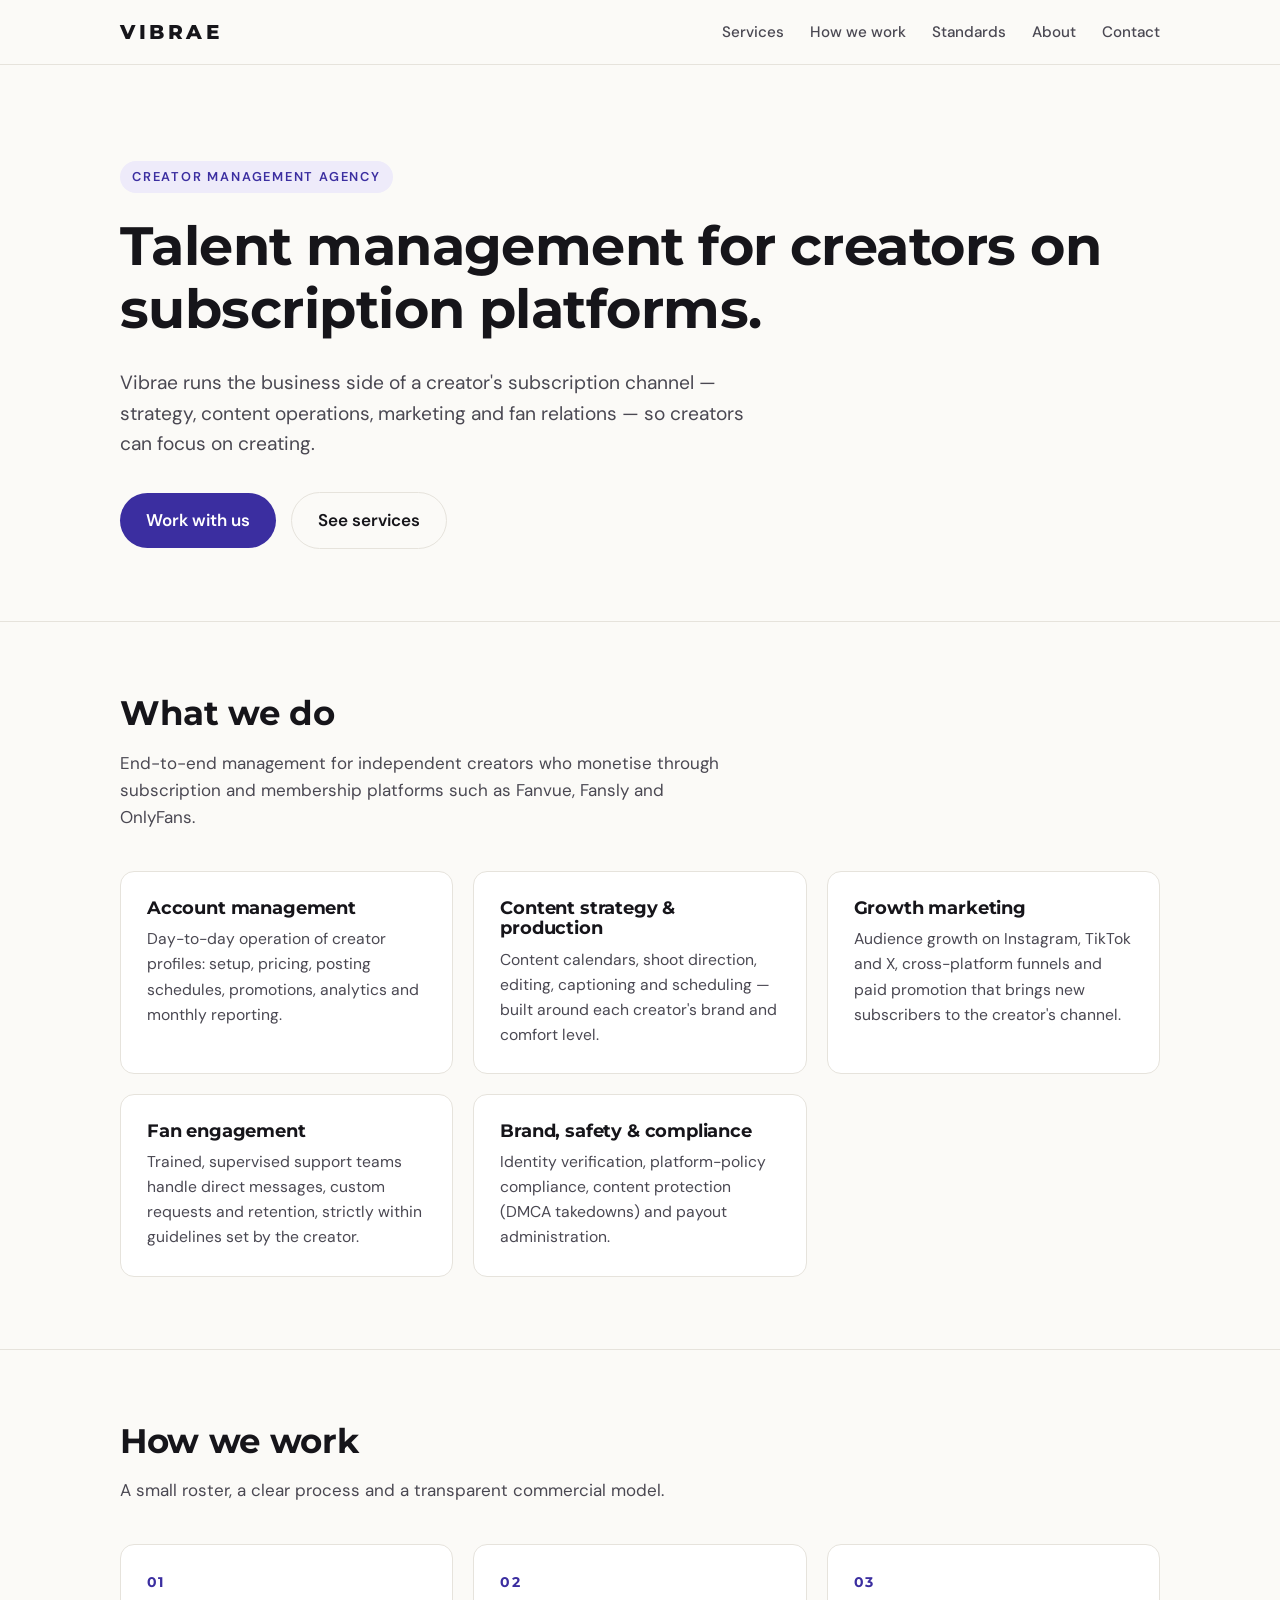
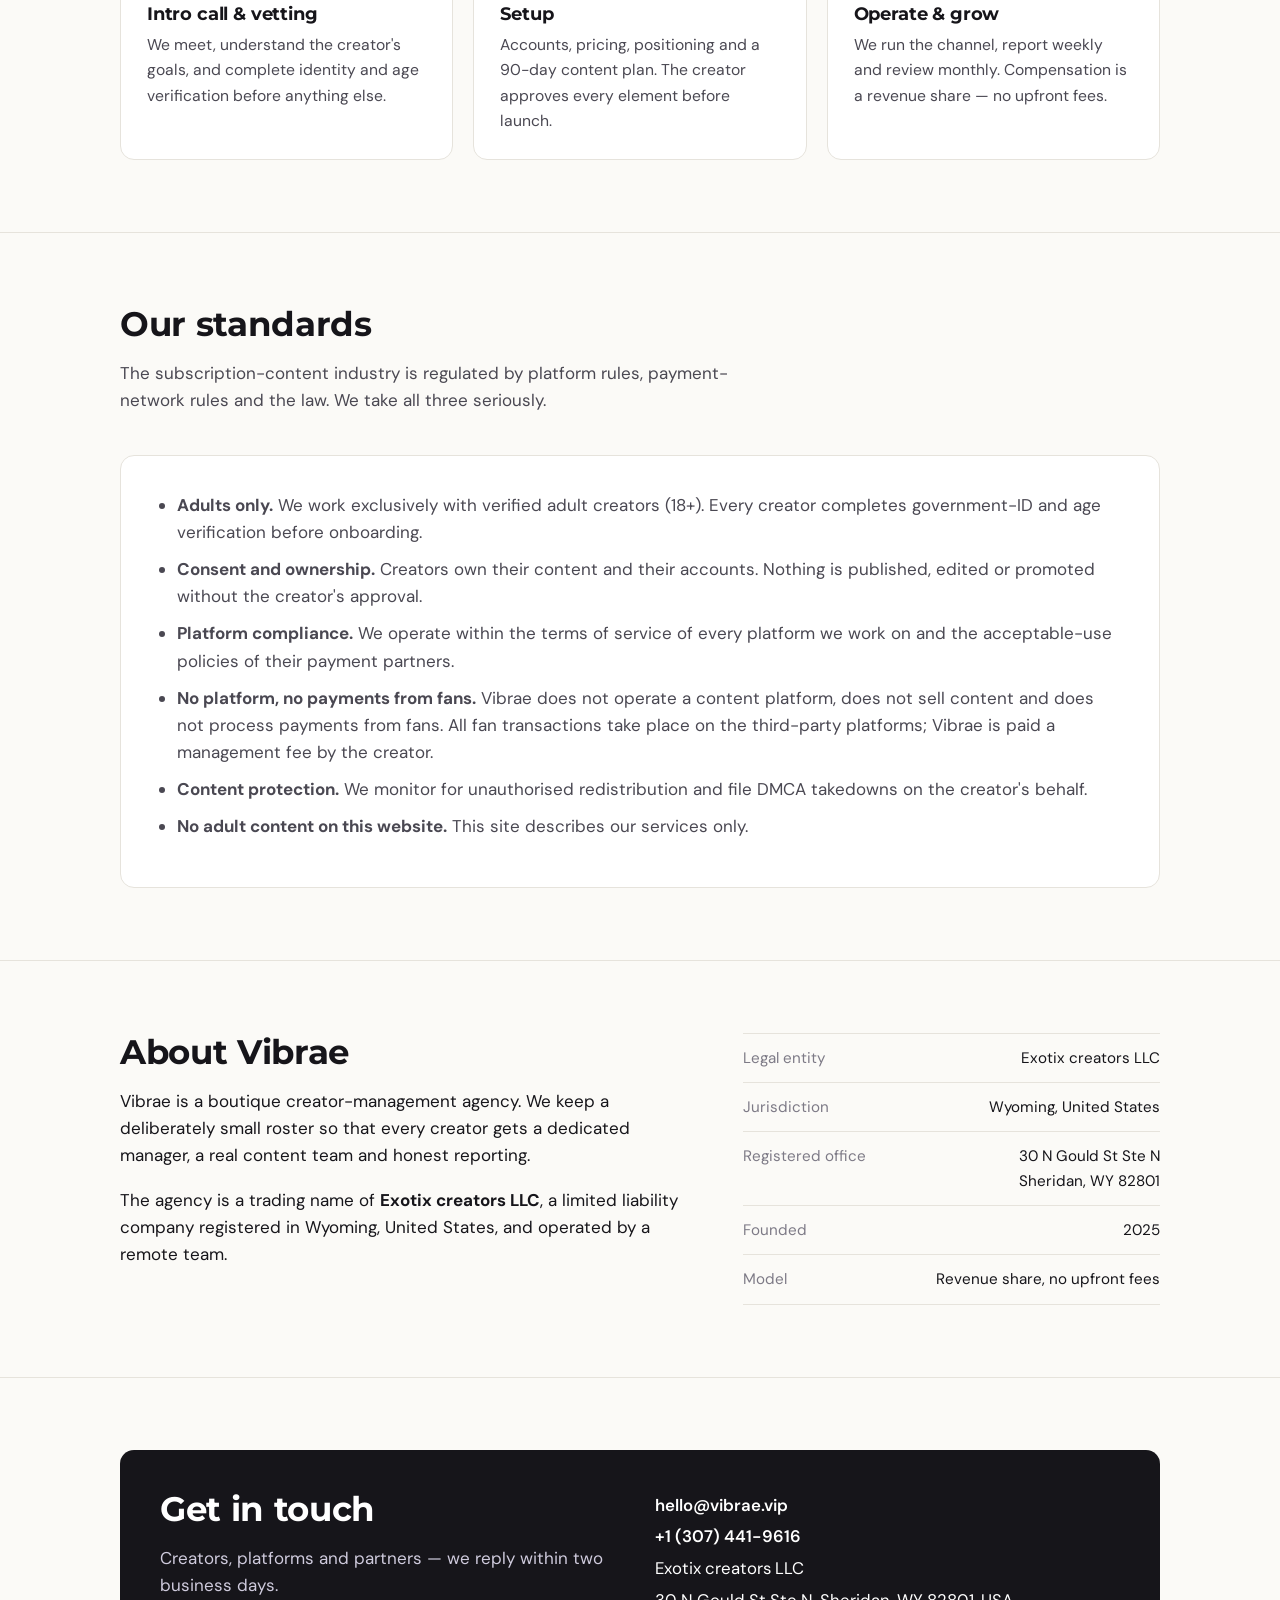
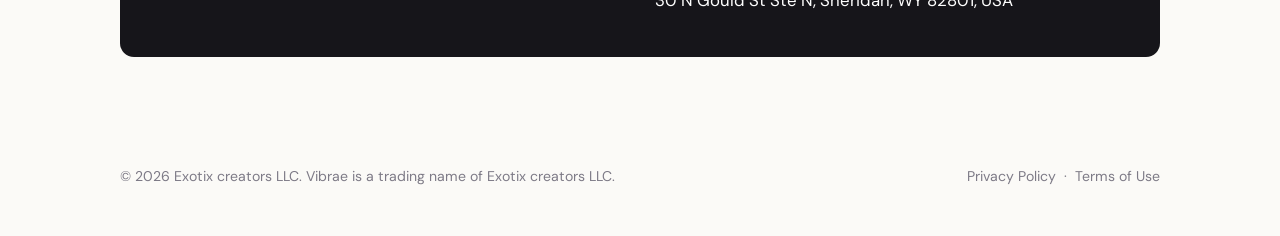
==== index.html @ 3a74e774 "Vibrae agency vitrine site Co-Authored-By: Claude Opus 5 (1M context) <noreply@anthropic.com>" ====
<!DOCTYPE html>
<html lang="en">
<head>
  <meta charset="utf-8">
  <meta name="viewport" content="width=device-width, initial-scale=1">
  <title>Vibrae — Creator Management Agency</title>
  <meta name="description" content="Vibrae is a boutique management agency for creators on subscription platforms. Account management, content strategy, growth marketing and fan engagement — operated by Exotix creators LLC (Wyoming, USA).">
  <link rel="canonical" href="https://vibrae.vip/">
  <meta property="og:title" content="Vibrae — Creator Management Agency">
  <meta property="og:description" content="Talent management for creators on subscription platforms. Strategy, content operations, marketing and fan relations.">
  <meta property="og:url" content="https://vibrae.vip/">
  <meta property="og:type" content="website">
  <link rel="icon" href="data:image/svg+xml,%3Csvg xmlns='http://www.w3.org/2000/svg' viewBox='0 0 64 64'%3E%3Crect width='64' height='64' rx='14' fill='%233b2ea0'/%3E%3Ctext x='32' y='44' font-family='Arial,Helvetica,sans-serif' font-size='36' font-weight='700' fill='white' text-anchor='middle'%3EV%3C/text%3E%3C/svg%3E">
  <link rel="preconnect" href="https://fonts.googleapis.com">
  <link rel="preconnect" href="https://fonts.gstatic.com" crossorigin>
  <link href="https://fonts.googleapis.com/css2?family=DM+Sans:wght@400;500;600&family=Montserrat:wght@700;800&display=swap" rel="stylesheet">
  <link rel="stylesheet" href="styles.css">
</head>
<body>

<header class="site-header">
  <div class="wrap">
    <a class="brand" href="/">VIBRAE</a>
    <nav class="nav" aria-label="Main">
      <a href="#services">Services</a>
      <a href="#process">How we work</a>
      <a href="#standards">Standards</a>
      <a href="#about">About</a>
      <a href="#contact">Contact</a>
    </nav>
  </div>
</header>

<main>

  <section class="hero">
    <div class="wrap">
      <span class="eyebrow">Creator management agency</span>
      <h1>Talent management for creators on subscription platforms.</h1>
      <p class="lead">Vibrae runs the business side of a creator's subscription channel — strategy, content operations, marketing and fan relations — so creators can focus on creating.</p>
      <a class="btn" href="mailto:hello@vibrae.vip">Work with us</a>
      <a class="btn ghost" href="#services">See services</a>
    </div>
  </section>

  <section id="services">
    <div class="wrap">
      <h2>What we do</h2>
      <p class="section-intro">End-to-end management for independent creators who monetise through subscription and membership platforms such as Fanvue, Fansly and OnlyFans.</p>
      <div class="grid">
        <div class="card">
          <h3>Account management</h3>
          <p>Day-to-day operation of creator profiles: setup, pricing, posting schedules, promotions, analytics and monthly reporting.</p>
        </div>
        <div class="card">
          <h3>Content strategy &amp; production</h3>
          <p>Content calendars, shoot direction, editing, captioning and scheduling — built around each creator's brand and comfort level.</p>
        </div>
        <div class="card">
          <h3>Growth marketing</h3>
          <p>Audience growth on Instagram, TikTok and X, cross-platform funnels and paid promotion that brings new subscribers to the creator's channel.</p>
        </div>
        <div class="card">
          <h3>Fan engagement</h3>
          <p>Trained, supervised support teams handle direct messages, custom requests and retention, strictly within guidelines set by the creator.</p>
        </div>
        <div class="card">
          <h3>Brand, safety &amp; compliance</h3>
          <p>Identity verification, platform-policy compliance, content protection (DMCA takedowns) and payout administration.</p>
        </div>
      </div>
    </div>
  </section>

  <section id="process">
    <div class="wrap">
      <h2>How we work</h2>
      <p class="section-intro">A small roster, a clear process and a transparent commercial model.</p>
      <div class="grid">
        <div class="card">
          <div class="num">01</div>
          <h3>Intro call &amp; vetting</h3>
          <p>We meet, understand the creator's goals, and complete identity and age verification before anything else.</p>
        </div>
        <div class="card">
          <div class="num">02</div>
          <h3>Setup</h3>
          <p>Accounts, pricing, positioning and a 90-day content plan. The creator approves every element before launch.</p>
        </div>
        <div class="card">
          <div class="num">03</div>
          <h3>Operate &amp; grow</h3>
          <p>We run the channel, report weekly and review monthly. Compensation is a revenue share — no upfront fees.</p>
        </div>
      </div>
    </div>
  </section>

  <section id="standards">
    <div class="wrap">
      <h2>Our standards</h2>
      <p class="section-intro">The subscription-content industry is regulated by platform rules, payment-network rules and the law. We take all three seriously.</p>
      <div class="standards">
        <ul>
          <li><strong>Adults only.</strong> We work exclusively with verified adult creators (18+). Every creator completes government-ID and age verification before onboarding.</li>
          <li><strong>Consent and ownership.</strong> Creators own their content and their accounts. Nothing is published, edited or promoted without the creator's approval.</li>
          <li><strong>Platform compliance.</strong> We operate within the terms of service of every platform we work on and the acceptable-use policies of their payment partners.</li>
          <li><strong>No platform, no payments from fans.</strong> Vibrae does not operate a content platform, does not sell content and does not process payments from fans. All fan transactions take place on the third-party platforms; Vibrae is paid a management fee by the creator.</li>
          <li><strong>Content protection.</strong> We monitor for unauthorised redistribution and file DMCA takedowns on the creator's behalf.</li>
          <li><strong>No adult content on this website.</strong> This site describes our services only.</li>
        </ul>
      </div>
    </div>
  </section>

  <section id="about">
    <div class="wrap">
      <div class="about-grid">
        <div>
          <h2>About Vibrae</h2>
          <p>Vibrae is a boutique creator-management agency. We keep a deliberately small roster so that every creator gets a dedicated manager, a real content team and honest reporting.</p>
          <p>The agency is a trading name of <strong>Exotix creators LLC</strong>, a limited liability company registered in Wyoming, United States, and operated by a remote team.</p>
        </div>
        <ul class="facts">
          <li><span>Legal entity</span><span>Exotix creators LLC</span></li>
          <li><span>Jurisdiction</span><span>Wyoming, United States</span></li>
          <li><span>Registered office</span><span>30 N Gould St Ste N<br>Sheridan, WY 82801</span></li>
          <li><span>Founded</span><span>2025</span></li>
          <li><span>Model</span><span>Revenue share, no upfront fees</span></li>
        </ul>
      </div>
    </div>
  </section>

  <section id="contact">
    <div class="wrap">
      <div class="contact-box">
        <div>
          <h2>Get in touch</h2>
          <p>Creators, platforms and partners — we reply within two business days.</p>
        </div>
        <div class="lines">
          <a href="mailto:hello@vibrae.vip">hello@vibrae.vip</a><br>
          <a href="tel:+13074419616">+1 (307) 441-9616</a><br>
          Exotix creators LLC<br>
          30 N Gould St Ste N, Sheridan, WY 82801, USA
        </div>
      </div>
    </div>
  </section>

</main>

<footer class="site-footer">
  <div class="wrap">
    <div>© 2026 Exotix creators LLC. Vibrae is a trading name of Exotix creators LLC.</div>
    <div><a href="privacy.html">Privacy Policy</a> &nbsp;·&nbsp; <a href="terms.html">Terms of Use</a></div>
  </div>
</footer>

</body>
</html>
---- styles.css ----
:root {
  --bg: #fbfaf7;
  --surface: #ffffff;
  --ink: #16151a;
  --ink-2: #4a4852;
  --ink-3: #7d7a86;
  --line: #e6e3dc;
  --accent: #3b2ea0;
  --accent-ink: #ffffff;
  --accent-soft: #eeebfa;
  --max: 1080px;
  --radius: 14px;
}

* { box-sizing: border-box; }
html { scroll-behavior: smooth; }
body {
  margin: 0;
  font-family: "DM Sans", system-ui, -apple-system, "Segoe UI", sans-serif;
  font-size: 17px;
  line-height: 1.6;
  color: var(--ink);
  background: var(--bg);
  -webkit-font-smoothing: antialiased;
}
h1, h2, h3 {
  font-family: "Montserrat", "DM Sans", system-ui, sans-serif;
  font-weight: 700;
  letter-spacing: -0.01em;
  line-height: 1.15;
  margin: 0 0 0.5em;
}
h1 { font-size: clamp(2.1rem, 5vw, 3.4rem); }
h2 { font-size: clamp(1.5rem, 3vw, 2.1rem); }
h3 { font-size: 1.1rem; }
p { margin: 0 0 1em; }
a { color: var(--accent); text-decoration: none; }
a:hover { text-decoration: underline; }

.wrap { max-width: var(--max); margin: 0 auto; padding: 0 20px; }

/* Header */
.site-header {
  position: sticky; top: 0; z-index: 10;
  background: rgba(251, 250, 247, 0.92);
  backdrop-filter: blur(8px);
  border-bottom: 1px solid var(--line);
}
.site-header .wrap {
  display: flex; align-items: center; justify-content: space-between;
  height: 64px;
}
.brand {
  font-family: "Montserrat", sans-serif;
  font-weight: 800;
  font-size: 1.25rem;
  letter-spacing: 0.18em;
  color: var(--ink);
  text-decoration: none;
}
.brand:hover { text-decoration: none; }
.nav { display: flex; gap: 26px; }
.nav a { color: var(--ink-2); font-size: 0.95rem; font-weight: 500; }
.nav a:hover { color: var(--ink); text-decoration: none; }
@media (max-width: 640px) { .nav { display: none; } }

/* Hero */
.hero { padding: 96px 0 72px; }
.hero .eyebrow {
  display: inline-block;
  font-size: 0.8rem; font-weight: 600; letter-spacing: 0.14em; text-transform: uppercase;
  color: var(--accent); background: var(--accent-soft);
  padding: 6px 12px; border-radius: 999px; margin-bottom: 22px;
}
.hero p.lead { font-size: 1.2rem; color: var(--ink-2); max-width: 640px; margin-bottom: 32px; }
.btn {
  display: inline-block;
  background: var(--accent); color: var(--accent-ink);
  font-weight: 600; padding: 14px 26px; border-radius: 999px;
}
.btn:hover { text-decoration: none; filter: brightness(1.08); }
.btn.ghost { background: transparent; color: var(--ink); border: 1px solid var(--line); margin-left: 10px; }

/* Sections */
section { padding: 72px 0; }
section + section { border-top: 1px solid var(--line); }
.section-intro { max-width: 620px; color: var(--ink-2); margin-bottom: 40px; }

.grid { display: grid; gap: 20px; grid-template-columns: repeat(auto-fit, minmax(260px, 1fr)); }
.card {
  background: var(--surface);
  border: 1px solid var(--line);
  border-radius: var(--radius);
  padding: 26px;
}
.card h3 { margin-bottom: 8px; }
.card p { color: var(--ink-2); margin: 0; font-size: 0.98rem; }
.card .num {
  font-family: "Montserrat", sans-serif; font-weight: 700;
  color: var(--accent); font-size: 0.9rem; letter-spacing: 0.1em; margin-bottom: 10px;
}

.standards {
  background: var(--surface);
  border: 1px solid var(--line);
  border-radius: var(--radius);
  padding: 36px;
}
.standards ul { margin: 0; padding-left: 20px; color: var(--ink-2); }
.standards li { margin-bottom: 10px; }

.about-grid { display: grid; gap: 40px; grid-template-columns: 1.4fr 1fr; align-items: start; }
@media (max-width: 760px) { .about-grid { grid-template-columns: 1fr; } }
.facts { list-style: none; padding: 0; margin: 0; }
.facts li { border-top: 1px solid var(--line); padding: 12px 0; display: flex; justify-content: space-between; gap: 16px; font-size: 0.95rem; }
.facts li:last-child { border-bottom: 1px solid var(--line); }
.facts span:first-child { color: var(--ink-3); }
.facts span:last-child { text-align: right; }

/* Contact */
.contact-box {
  background: var(--ink); color: #fff;
  border-radius: var(--radius); padding: 40px;
  display: grid; gap: 30px; grid-template-columns: 1fr 1fr;
}
@media (max-width: 760px) { .contact-box { grid-template-columns: 1fr; } }
.contact-box h2 { color: #fff; }
.contact-box p { color: #cfcbdd; }
.contact-box a { color: #fff; font-weight: 600; }
.contact-box .lines { font-size: 1.05rem; line-height: 1.9; }

/* Footer */
.site-footer { padding: 36px 0 48px; color: var(--ink-3); font-size: 0.88rem; }
.site-footer .wrap { display: flex; flex-wrap: wrap; gap: 12px 28px; justify-content: space-between; }
.site-footer a { color: var(--ink-3); }

/* Legal pages */
.legal { max-width: 760px; padding: 64px 20px 80px; margin: 0 auto; }
.legal h1 { font-size: 2rem; }
.legal h2 { font-size: 1.25rem; margin-top: 2em; }
.legal p, .legal li { color: var(--ink-2); }
.legal .meta { color: var(--ink-3); font-size: 0.9rem; margin-bottom: 2em; }
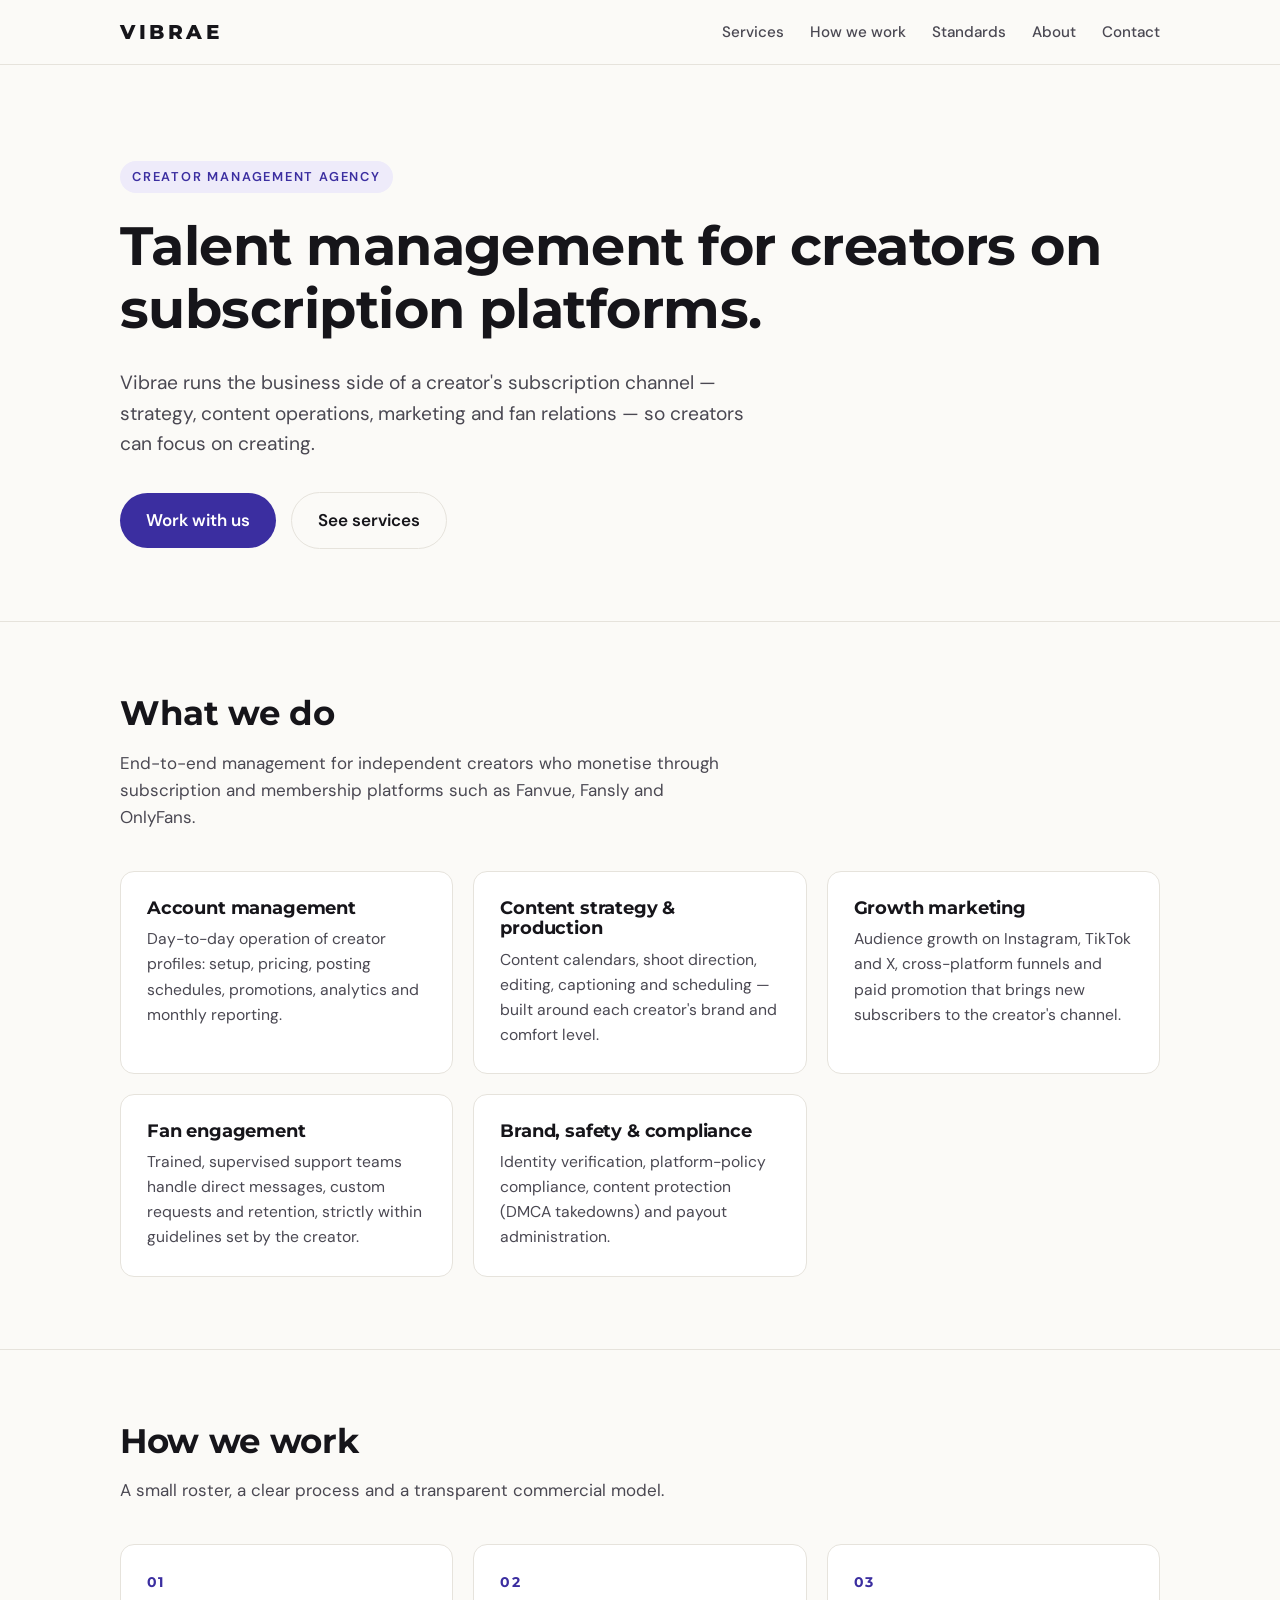
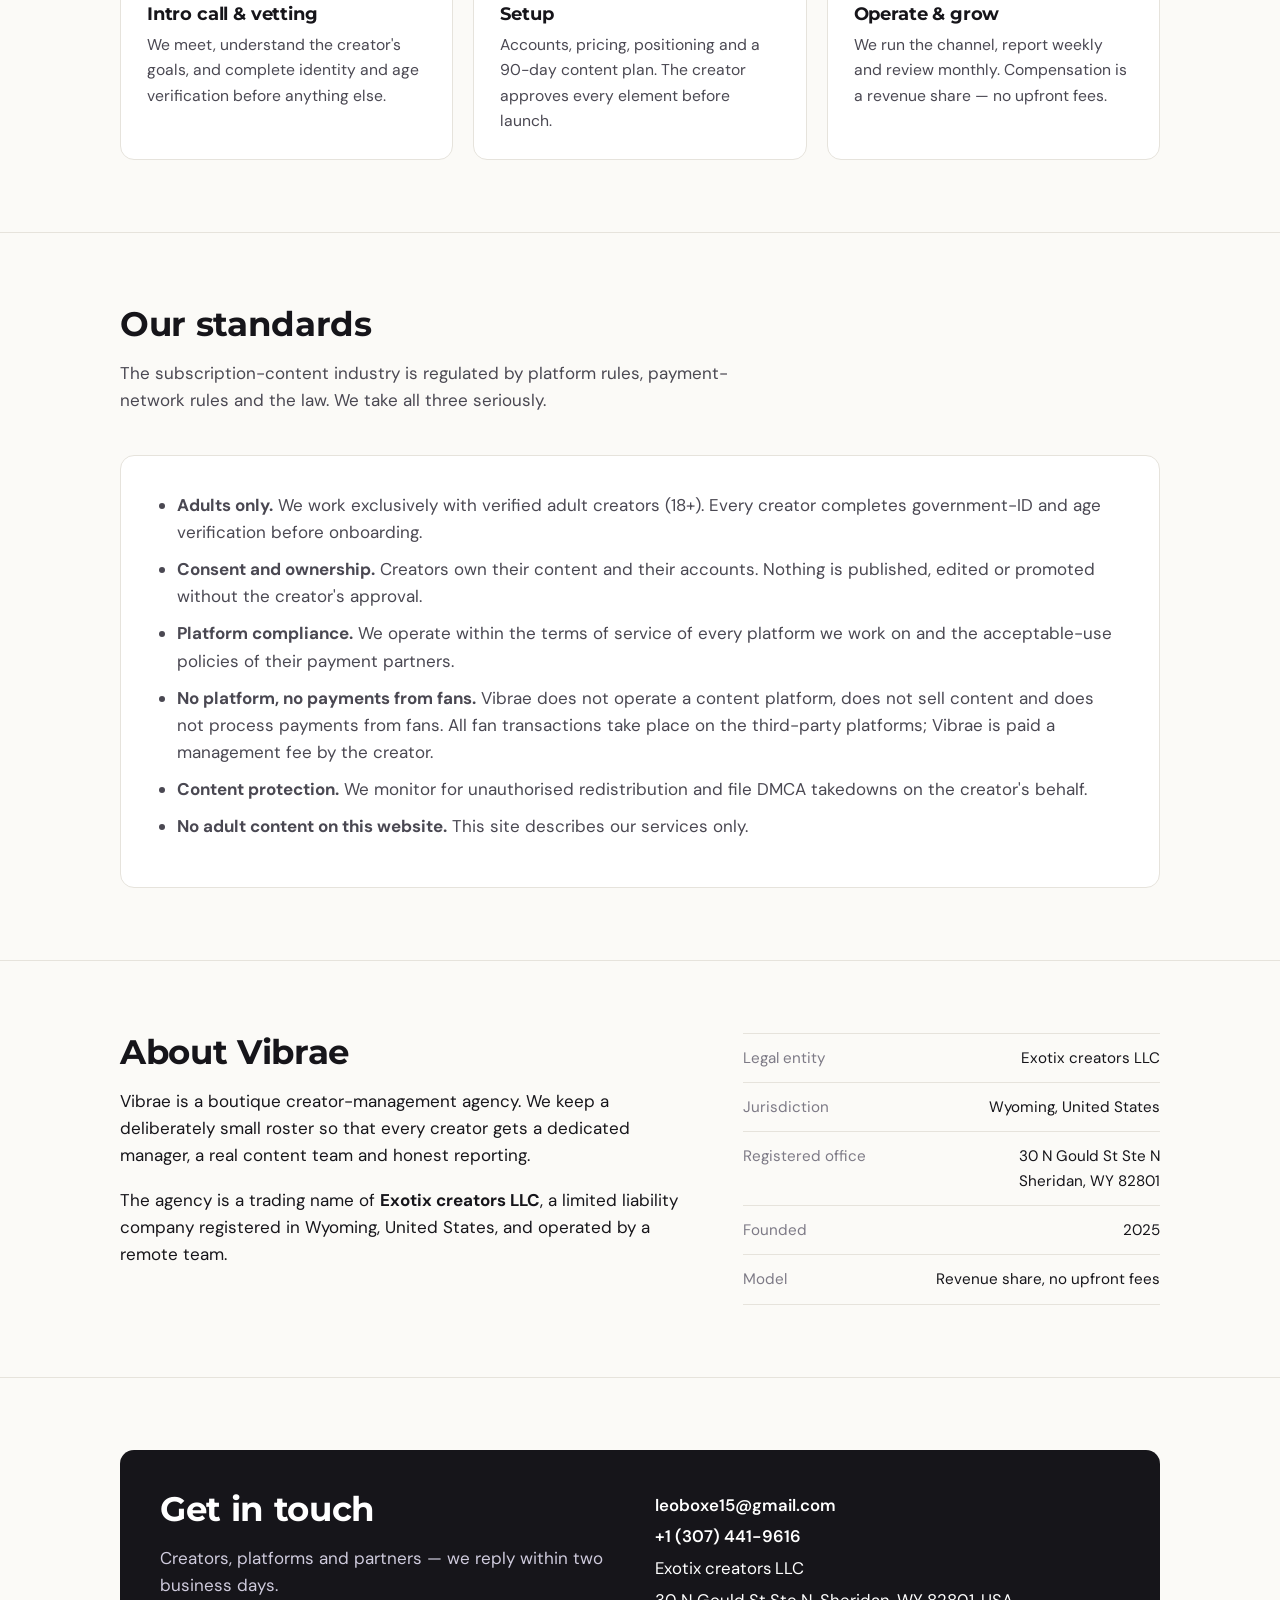
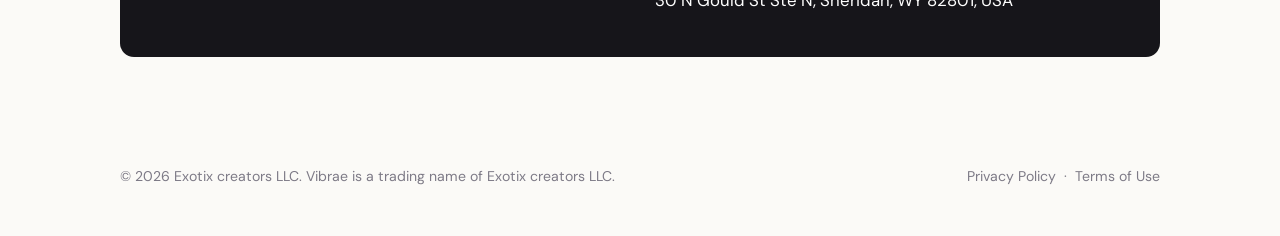
==== commit 737be6e9: "Use Gmail contact until domain forwarding is live Co-Authored-By: Claude Opus 5 (1M context) <norepl" ====
--- a/index.html
+++ b/index.html
@@ -38,7 +38,7 @@
       <span class="eyebrow">Creator management agency</span>
       <h1>Talent management for creators on subscription platforms.</h1>
       <p class="lead">Vibrae runs the business side of a creator's subscription channel — strategy, content operations, marketing and fan relations — so creators can focus on creating.</p>
-      <a class="btn" href="mailto:hello@vibrae.vip">Work with us</a>
+      <a class="btn" href="mailto:leoboxe15@gmail.com">Work with us</a>
       <a class="btn ghost" href="#services">See services</a>
     </div>
   </section>
@@ -140,7 +140,7 @@
           <p>Creators, platforms and partners — we reply within two business days.</p>
         </div>
         <div class="lines">
-          <a href="mailto:hello@vibrae.vip">hello@vibrae.vip</a><br>
+          <a href="mailto:leoboxe15@gmail.com">leoboxe15@gmail.com</a><br>
           <a href="tel:+13074419616">+1 (307) 441-9616</a><br>
           Exotix creators LLC<br>
           30 N Gould St Ste N, Sheridan, WY 82801, USA
